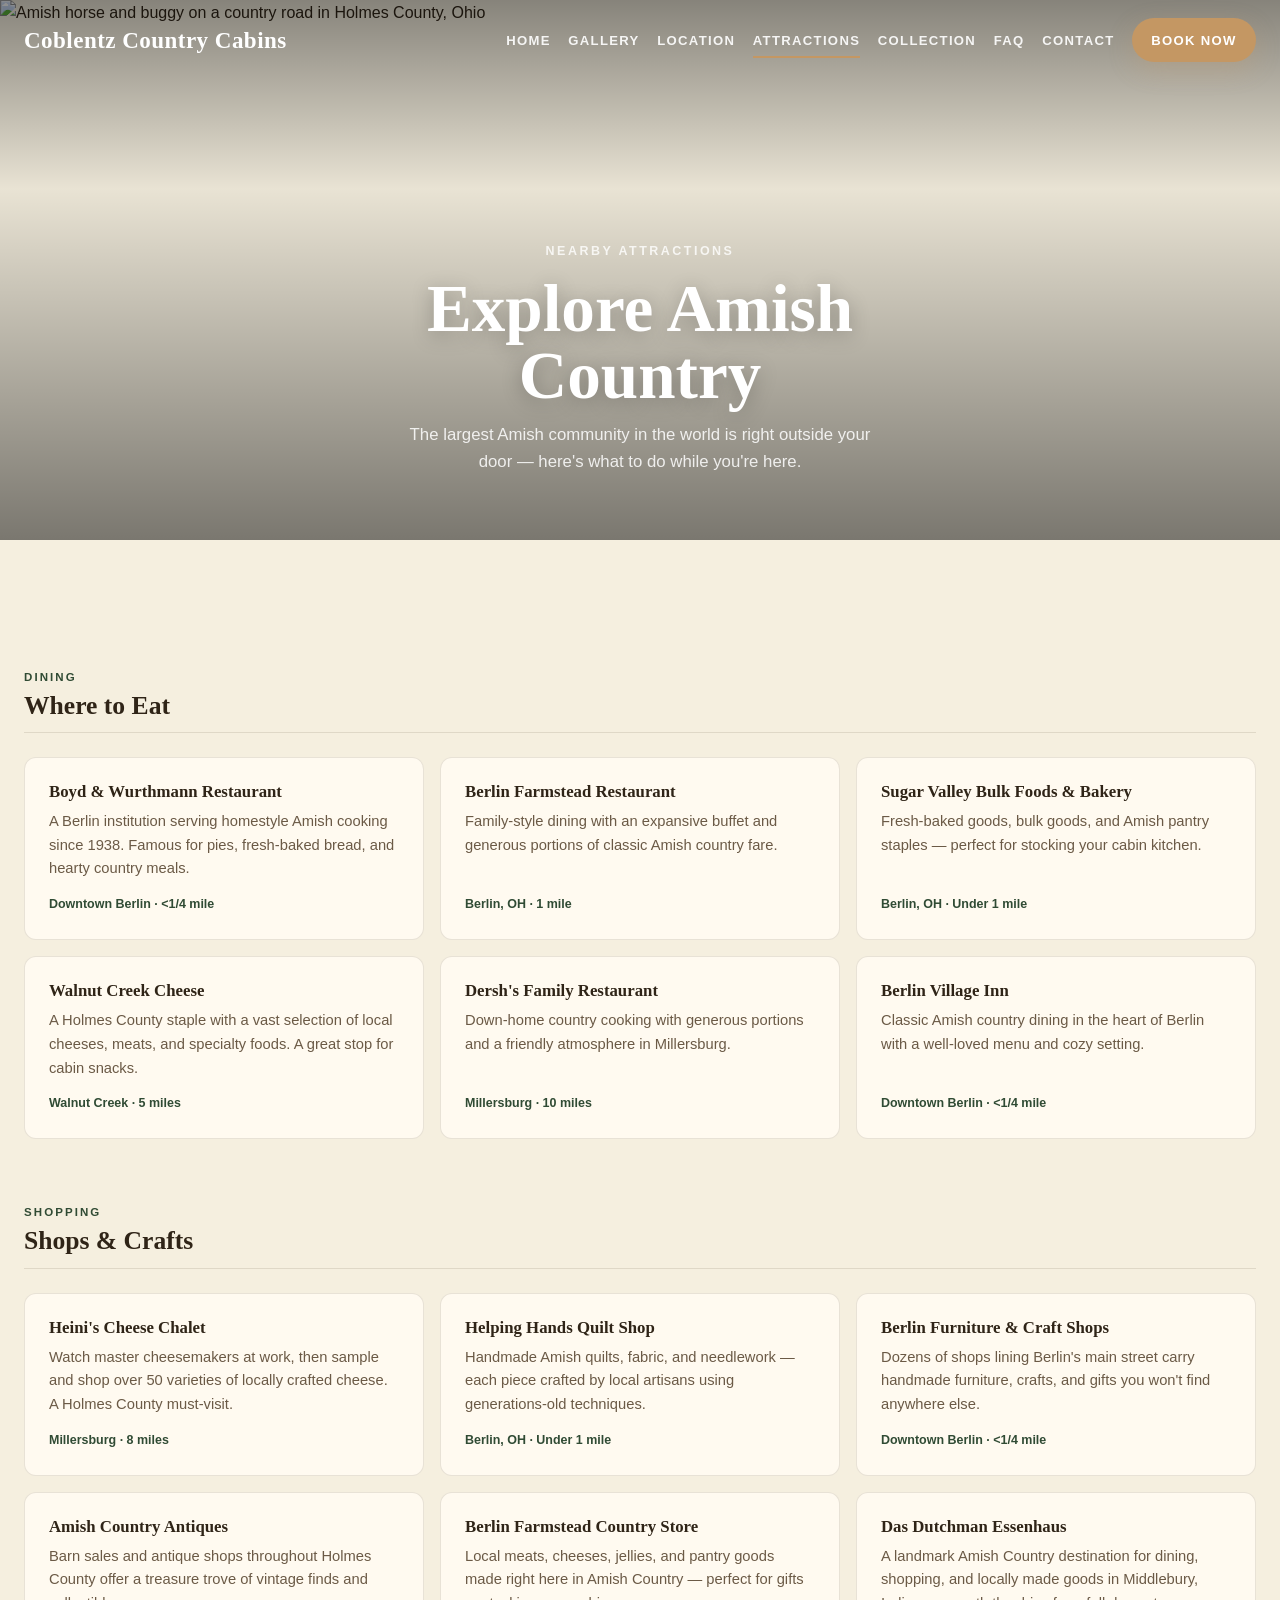
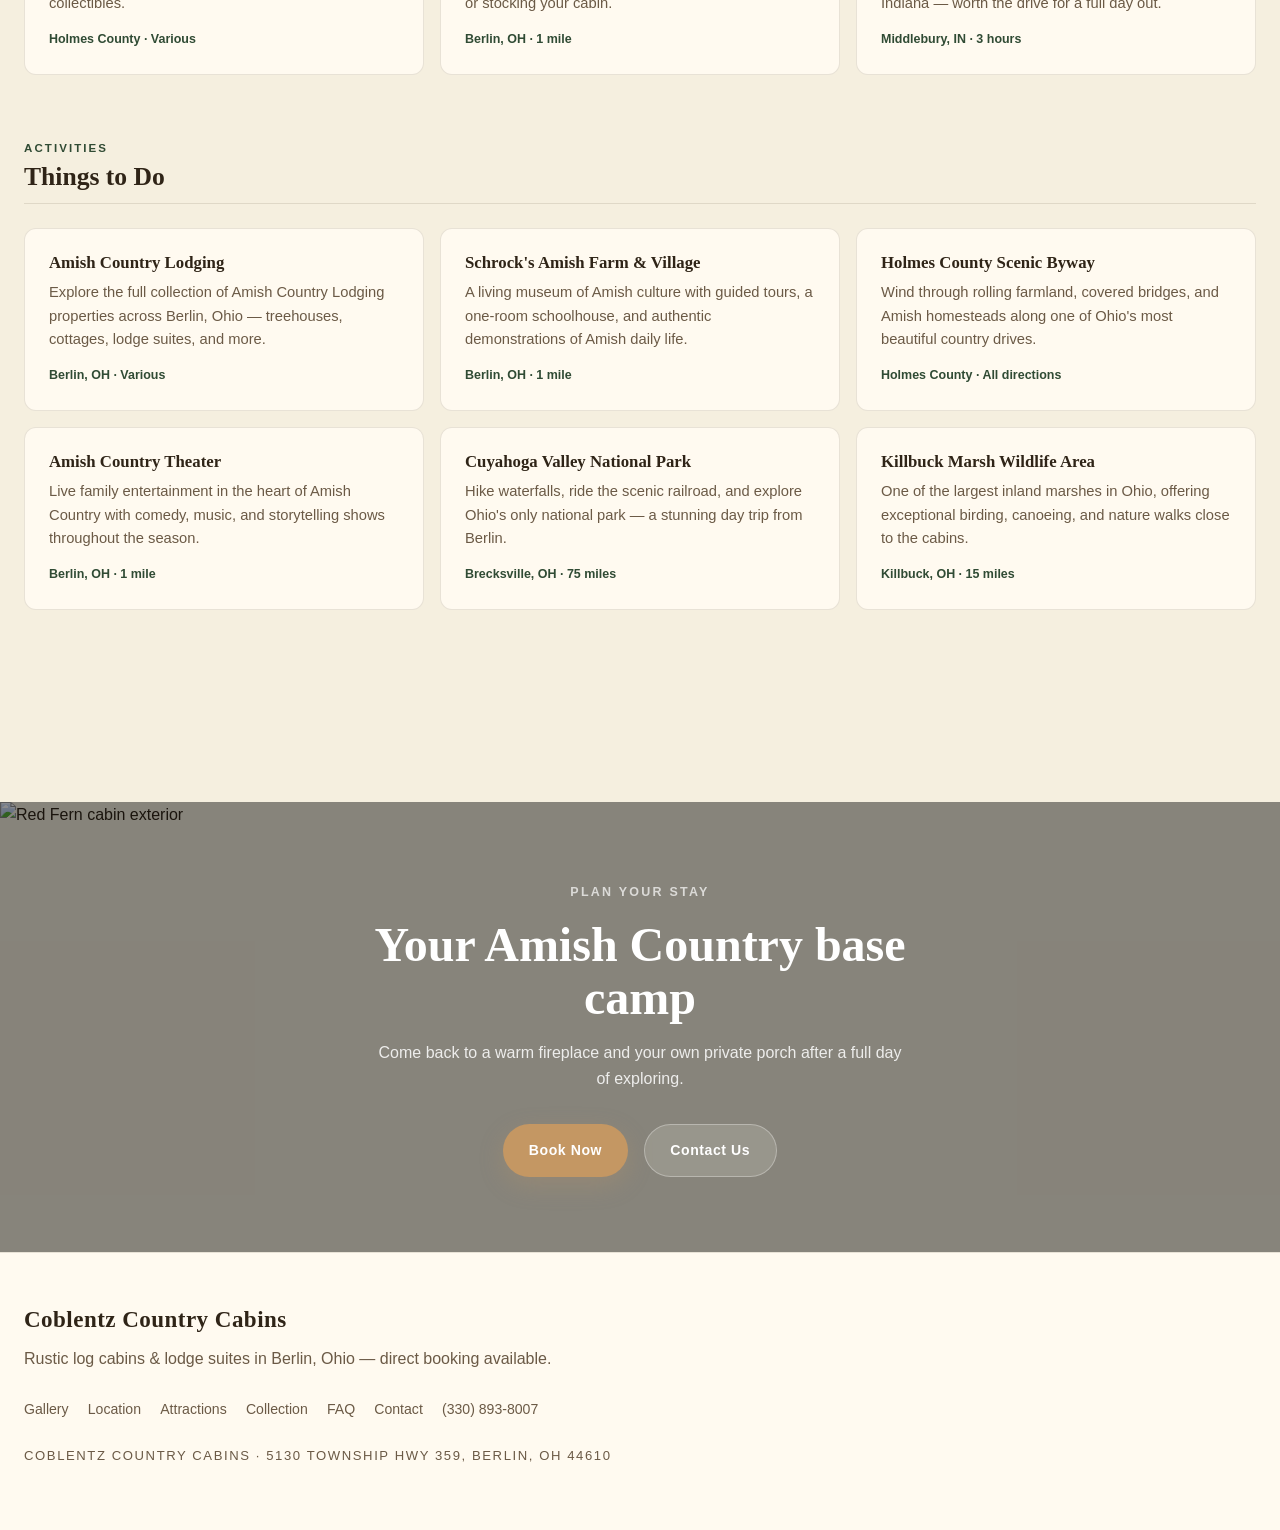
==== attractions.html @ dc283932 "Initial build: Coblentz Country Cabins website 7-page static site with all 11 cabin units, direct bo" ====
<!DOCTYPE html>
<html lang="en">
<head>
  <meta charset="UTF-8">
  <meta name="viewport" content="width=device-width, initial-scale=1.0">
  <title>Nearby Attractions | Coblentz Country Cabins — Berlin, Ohio</title>
  <meta name="description" content="Discover the best of Amish Country Ohio near Coblentz Country Cabins — from Heini's Cheese Chalet and Schrock's Heritage Village to farm tours, antiques, and fine dining.">
  <link rel="icon" type="image/svg+xml" href="assets/favicon.svg">
  <meta property="og:type" content="website">
  <meta property="og:title" content="Nearby Attractions | Coblentz Country Cabins">
  <meta property="og:description" content="The best of Amish Country Ohio is right outside your cabin door.">
  <meta property="og:image" content="https://www.amishcountrylodging.com/wp-content/uploads/2019/08/horse-and-green-buggy.jpg">
  <meta name="twitter:card" content="summary_large_image">
  <link rel="stylesheet" href="assets/site.css">
</head>
<body class="page-shell" data-page="attractions.html">
  <div data-header></div>

  <main id="main">
    <section class="page-hero">
      <div class="page-hero-bg">
        <img src="https://www.amishcountrylodging.com/wp-content/uploads/2019/08/horse-and-green-buggy.jpg" alt="Amish horse and buggy on a country road in Holmes County, Ohio">
      </div>
      <div class="page-hero-content">
        <span class="eyebrow">Nearby Attractions</span>
        <h1>Explore Amish Country</h1>
        <p class="lead">The largest Amish community in the world is right outside your door — here's what to do while you're here.</p>
      </div>
    </section>

    <section class="section">
      <div class="section-inner">

        <!-- WHERE TO EAT -->
        <div class="attraction-category reveal">
          <div class="attraction-category__header">
            <span class="attraction-category__eyebrow">Dining</span>
            <h2 class="attraction-category__title">Where to Eat</h2>
          </div>
          <div class="attraction-grid">
            <div class="attraction-card">
              <h3><a href="https://www.boydandwurthmann.com" target="_blank" rel="noopener">Boyd &amp; Wurthmann Restaurant</a></h3>
              <p>A Berlin institution serving homestyle Amish cooking since 1938. Famous for pies, fresh-baked bread, and hearty country meals.</p>
              <div class="attraction-card__distance">Downtown Berlin &middot; &lt;1/4 mile</div>
            </div>
            <div class="attraction-card">
              <h3><a href="https://www.berlinfarmstead.com" target="_blank" rel="noopener">Berlin Farmstead Restaurant</a></h3>
              <p>Family-style dining with an expansive buffet and generous portions of classic Amish country fare.</p>
              <div class="attraction-card__distance">Berlin, OH &middot; 1 mile</div>
            </div>
            <div class="attraction-card">
              <h3><a href="#" rel="noopener">Sugar Valley Bulk Foods &amp; Bakery</a></h3>
              <p>Fresh-baked goods, bulk goods, and Amish pantry staples — perfect for stocking your cabin kitchen.</p>
              <div class="attraction-card__distance">Berlin, OH &middot; Under 1 mile</div>
            </div>
            <div class="attraction-card">
              <h3><a href="https://www.doughtyvalleycheese.com" target="_blank" rel="noopener">Walnut Creek Cheese</a></h3>
              <p>A Holmes County staple with a vast selection of local cheeses, meats, and specialty foods. A great stop for cabin snacks.</p>
              <div class="attraction-card__distance">Walnut Creek &middot; 5 miles</div>
            </div>
            <div class="attraction-card">
              <h3><a href="https://www.dershsrestaurant.com" target="_blank" rel="noopener">Dersh's Family Restaurant</a></h3>
              <p>Down-home country cooking with generous portions and a friendly atmosphere in Millersburg.</p>
              <div class="attraction-card__distance">Millersburg &middot; 10 miles</div>
            </div>
            <div class="attraction-card">
              <h3><a href="#" rel="noopener">Berlin Village Inn</a></h3>
              <p>Classic Amish country dining in the heart of Berlin with a well-loved menu and cozy setting.</p>
              <div class="attraction-card__distance">Downtown Berlin &middot; &lt;1/4 mile</div>
            </div>
          </div>
        </div>

        <!-- SHOPPING -->
        <div class="attraction-category reveal">
          <div class="attraction-category__header">
            <span class="attraction-category__eyebrow">Shopping</span>
            <h2 class="attraction-category__title">Shops &amp; Crafts</h2>
          </div>
          <div class="attraction-grid">
            <div class="attraction-card">
              <h3><a href="https://www.heinischeese.com" target="_blank" rel="noopener">Heini's Cheese Chalet</a></h3>
              <p>Watch master cheesemakers at work, then sample and shop over 50 varieties of locally crafted cheese. A Holmes County must-visit.</p>
              <div class="attraction-card__distance">Millersburg &middot; 8 miles</div>
            </div>
            <div class="attraction-card">
              <h3><a href="#" rel="noopener">Helping Hands Quilt Shop</a></h3>
              <p>Handmade Amish quilts, fabric, and needlework — each piece crafted by local artisans using generations-old techniques.</p>
              <div class="attraction-card__distance">Berlin, OH &middot; Under 1 mile</div>
            </div>
            <div class="attraction-card">
              <h3><a href="#" rel="noopener">Berlin Furniture &amp; Craft Shops</a></h3>
              <p>Dozens of shops lining Berlin's main street carry handmade furniture, crafts, and gifts you won't find anywhere else.</p>
              <div class="attraction-card__distance">Downtown Berlin &middot; &lt;1/4 mile</div>
            </div>
            <div class="attraction-card">
              <h3><a href="#" rel="noopener">Amish Country Antiques</a></h3>
              <p>Barn sales and antique shops throughout Holmes County offer a treasure trove of vintage finds and collectibles.</p>
              <div class="attraction-card__distance">Holmes County &middot; Various</div>
            </div>
            <div class="attraction-card">
              <h3><a href="#" rel="noopener">Berlin Farmstead Country Store</a></h3>
              <p>Local meats, cheeses, jellies, and pantry goods made right here in Amish Country — perfect for gifts or stocking your cabin.</p>
              <div class="attraction-card__distance">Berlin, OH &middot; 1 mile</div>
            </div>
            <div class="attraction-card">
              <h3><a href="#" rel="noopener">Das Dutchman Essenhaus</a></h3>
              <p>A landmark Amish Country destination for dining, shopping, and locally made goods in Middlebury, Indiana — worth the drive for a full day out.</p>
              <div class="attraction-card__distance">Middlebury, IN &middot; 3 hours</div>
            </div>
          </div>
        </div>

        <!-- THINGS TO DO -->
        <div class="attraction-category reveal">
          <div class="attraction-category__header">
            <span class="attraction-category__eyebrow">Activities</span>
            <h2 class="attraction-category__title">Things to Do</h2>
          </div>
          <div class="attraction-grid">
            <div class="attraction-card">
              <h3><a href="https://www.amishcountrylodging.com" target="_blank" rel="noopener">Amish Country Lodging</a></h3>
              <p>Explore the full collection of Amish Country Lodging properties across Berlin, Ohio — treehouses, cottages, lodge suites, and more.</p>
              <div class="attraction-card__distance">Berlin, OH &middot; Various</div>
            </div>
            <div class="attraction-card">
              <h3><a href="https://www.schrocksheritagevillage.com" target="_blank" rel="noopener">Schrock's Amish Farm &amp; Village</a></h3>
              <p>A living museum of Amish culture with guided tours, a one-room schoolhouse, and authentic demonstrations of Amish daily life.</p>
              <div class="attraction-card__distance">Berlin, OH &middot; 1 mile</div>
            </div>
            <div class="attraction-card">
              <h3><a href="#" rel="noopener">Holmes County Scenic Byway</a></h3>
              <p>Wind through rolling farmland, covered bridges, and Amish homesteads along one of Ohio's most beautiful country drives.</p>
              <div class="attraction-card__distance">Holmes County &middot; All directions</div>
            </div>
            <div class="attraction-card">
              <h3><a href="https://www.amishcountrytheater.com" target="_blank" rel="noopener">Amish Country Theater</a></h3>
              <p>Live family entertainment in the heart of Amish Country with comedy, music, and storytelling shows throughout the season.</p>
              <div class="attraction-card__distance">Berlin, OH &middot; 1 mile</div>
            </div>
            <div class="attraction-card">
              <h3><a href="#" rel="noopener">Cuyahoga Valley National Park</a></h3>
              <p>Hike waterfalls, ride the scenic railroad, and explore Ohio's only national park — a stunning day trip from Berlin.</p>
              <div class="attraction-card__distance">Brecksville, OH &middot; 75 miles</div>
            </div>
            <div class="attraction-card">
              <h3><a href="#" rel="noopener">Killbuck Marsh Wildlife Area</a></h3>
              <p>One of the largest inland marshes in Ohio, offering exceptional birding, canoeing, and nature walks close to the cabins.</p>
              <div class="attraction-card__distance">Killbuck, OH &middot; 15 miles</div>
            </div>
          </div>
        </div>

      </div>
    </section>

    <!-- CTA -->
    <section class="cta-band">
      <div class="cta-band-bg">
        <img src="https://www.amishcountrylodging.com/wp-content/uploads/2019/08/red-fern-exterior-slide.jpg" alt="Red Fern cabin exterior">
      </div>
      <div class="cta-band-content">
        <span class="eyebrow">Plan Your Stay</span>
        <h2>Your Amish Country base camp</h2>
        <p>Come back to a warm fireplace and your own private porch after a full day of exploring.</p>
        <div class="cta-buttons">
          <a class="button" href="https://book.amishcountrylodging.com/all-listings?category=16008" target="_blank" rel="noreferrer">Book Now</a>
          <a class="button-secondary" href="contact.html">Contact Us</a>
        </div>
      </div>
    </section>
  </main>

  <div data-footer></div>

  <script src="assets/data.js"></script>
  <script src="assets/site.js"></script>
</body>
</html>
---- assets/site.css ----
:root {
  --bg: #f5efdf;
  --surface: #fffaf0;
  --surface-strong: #f0e5cb;
  --ink: #2f2417;
  --muted: #6b5a46;
  --line: rgba(71, 50, 28, 0.12);
  --accent: #7b4b2a;
  --accent-dark: #55311b;
  --accent-soft: #c49763;
  --pine: #304b34;
  --pine-soft: #dce7d8;
  --shadow: 0 18px 50px rgba(39, 27, 15, 0.12);
  --radius-lg: 16px;
  --radius-md: 12px;
  --radius-sm: 8px;
  --max-width: 1280px;
  --font-display: Georgia, "Times New Roman", serif;
  --font-body: "Segoe UI", Tahoma, Geneva, Verdana, sans-serif;
}

* { box-sizing: border-box; }
html { scroll-behavior: smooth; }

body {
  margin: 0;
  font-family: var(--font-body);
  color: var(--ink);
  background: var(--bg);
  line-height: 1.6;
}

img { max-width: 100%; display: block; }
a { color: inherit; text-decoration: none; }

:focus-visible {
  outline: 2px solid var(--accent);
  outline-offset: 3px;
}

.skip-link {
  position: absolute;
  left: 1rem;
  top: -4rem;
  z-index: 100;
  padding: 0.75rem 1rem;
  background: var(--ink);
  color: #fff;
  border-radius: 999px;
  font-weight: 700;
}
.skip-link:focus { top: 1rem; }

.page-shell { min-height: 100vh; }

/* ─── HEADER: transparent over hero, solid on scroll ─── */
.site-header {
  position: fixed;
  top: 0;
  left: 0;
  right: 0;
  z-index: 50;
  transition: background 350ms ease, backdrop-filter 350ms ease, border-color 350ms ease;
  background: transparent;
  border-bottom: 1px solid transparent;
}

.site-header.is-scrolled {
  background: rgba(245, 239, 223, 0.92);
  backdrop-filter: blur(16px);
  border-bottom-color: var(--line);
}

.site-header.is-scrolled .brand-mark,
.site-header.is-scrolled .nav-links a:not(.button) {
  color: var(--ink);
}

.nav-wrap {
  width: min(calc(100% - 3rem), var(--max-width));
  margin: 0 auto;
  display: flex;
  align-items: center;
  justify-content: space-between;
  gap: 2rem;
  min-height: 80px;
  position: relative;
}

.brand { display: flex; flex-direction: column; gap: 0.2rem; }
.brand-inline { flex-direction: row; align-items: center; flex-shrink: 0; }

.brand-mark {
  font-family: var(--font-display);
  font-size: clamp(1.05rem, 0.8rem + 0.8vw, 1.55rem);
  letter-spacing: 0.02em;
  font-weight: 700;
  color: #fff;
  transition: color 350ms ease;
}

.nav-links {
  display: flex;
  gap: 1.1rem;
  align-items: center;
  flex-wrap: wrap;
  justify-content: flex-end;
}

.nav-toggle {
  display: none;
  position: absolute;
  right: 0;
  top: 50%;
  transform: translateY(-50%);
  width: 44px;
  height: 44px;
  padding: 0;
  background: transparent;
  border: 1px solid rgba(255,255,255,0.3);
  border-radius: 10px;
  cursor: pointer;
  flex-direction: column;
  align-items: center;
  justify-content: center;
  gap: 5px;
}

.nav-toggle__bar {
  display: block;
  width: 22px;
  height: 2px;
  background: #fff;
  border-radius: 2px;
  transition: transform 180ms ease, opacity 180ms ease, background 350ms ease;
}

.is-scrolled .nav-toggle { border-color: var(--line); }
.is-scrolled .nav-toggle__bar { background: var(--ink); }

.nav-toggle[aria-expanded="true"] .nav-toggle__bar:nth-child(1) { transform: translateY(7px) rotate(45deg); }
.nav-toggle[aria-expanded="true"] .nav-toggle__bar:nth-child(2) { opacity: 0; }
.nav-toggle[aria-expanded="true"] .nav-toggle__bar:nth-child(3) { transform: translateY(-7px) rotate(-45deg); }

.nav-links a {
  color: rgba(255,255,255,0.9);
  font-size: 0.82rem;
  text-transform: uppercase;
  letter-spacing: 0.1em;
  font-weight: 700;
  position: relative;
  padding: 0.35rem 0;
  transition: color 350ms ease;
}

.nav-links a:not(.button)::after {
  content: "";
  position: absolute;
  left: 0; right: 0; bottom: -0.15rem;
  height: 2px;
  background: var(--accent-soft);
  transform: scaleX(0);
  transform-origin: center;
  transition: transform 180ms ease;
}

.nav-links a:hover:not(.button)::after,
.nav-links a[aria-current="page"]:not(.button)::after {
  transform: scaleX(1);
}

/* ─── BUTTONS ─── */
.button, .button-secondary {
  display: inline-flex;
  align-items: center;
  justify-content: center;
  gap: 0.5rem;
  border-radius: 999px;
  padding: 0.9rem 1.6rem;
  font-weight: 700;
  font-size: 0.88rem;
  letter-spacing: 0.04em;
  transition: transform 180ms ease, box-shadow 180ms ease, background 180ms ease;
}

.button {
  background: var(--accent-soft);
  color: #fff;
  box-shadow: 0 8px 24px rgba(196, 151, 99, 0.25);
}

.button:visited, .nav-links .button, .nav-links .button:visited { color: #fff; }
.nav-links .button { border-radius: 999px; padding: 0.7rem 1.2rem; }

.button-secondary {
  background: rgba(255,250,240,0.15);
  color: #fff;
  border: 1px solid rgba(255,255,255,0.3);
  backdrop-filter: blur(4px);
}

.button:hover, .button-secondary:hover { transform: translateY(-2px); }

.button-dark {
  background: var(--ink);
  color: #fff;
}

/* ─── HERO: full-bleed immersive ─── */
.hero {
  position: relative;
  min-height: 100svh;
  display: flex;
  align-items: flex-end;
  justify-content: center;
  overflow: hidden;
}

.hero-bg {
  position: absolute;
  inset: 0;
  z-index: 0;
}

.hero-bg img {
  width: 100%;
  height: 100%;
  object-fit: cover;
  animation: hero-zoom 25s ease alternate infinite;
}

@keyframes hero-zoom {
  from { transform: scale(1); }
  to { transform: scale(1.08); }
}

.hero::after {
  content: "";
  position: absolute;
  inset: 0;
  background: linear-gradient(180deg, rgba(0,0,0,0.4) 0%, rgba(0,0,0,0.05) 30%, rgba(0,0,0,0.55) 100%);
  z-index: 1;
}

.hero-content {
  position: relative;
  z-index: 2;
  text-align: center;
  padding: 0 2rem 6rem;
  max-width: 800px;
}

.hero-content .eyebrow {
  color: rgba(255,255,255,0.8);
  font-size: 0.78rem;
  font-weight: 700;
  letter-spacing: 0.2em;
  text-transform: uppercase;
  margin-bottom: 1rem;
  display: block;
}

.hero-content h1 {
  color: #fff;
  font-family: var(--font-display);
  font-size: clamp(3.2rem, 8vw, 6rem);
  line-height: 0.95;
  margin: 0 0 1rem;
  text-shadow: 0 4px 30px rgba(0,0,0,0.3);
}

.hero-content p {
  color: rgba(255,255,255,0.9);
  font-size: 1.15rem;
  max-width: 42ch;
  margin: 0 auto 2rem;
  line-height: 1.6;
}

.hero-actions {
  display: flex;
  gap: 1rem;
  justify-content: center;
  flex-wrap: wrap;
}

/* ─── PAGE HERO: subpages with full-bleed image ─── */
.page-hero {
  position: relative;
  min-height: 60vh;
  display: flex;
  align-items: flex-end;
  justify-content: center;
  overflow: hidden;
  padding-top: 100px;
}

.page-hero-bg {
  position: absolute;
  inset: 0;
}

.page-hero-bg img {
  width: 100%;
  height: 100%;
  object-fit: cover;
}

.page-hero::after {
  content: "";
  position: absolute;
  inset: 0;
  background: linear-gradient(180deg, rgba(0,0,0,0.45) 0%, rgba(0,0,0,0.05) 35%, rgba(0,0,0,0.5) 100%);
  z-index: 1;
}

.page-hero-content {
  position: relative;
  z-index: 2;
  text-align: center;
  padding: 0 2rem 4rem;
  max-width: 720px;
}

.page-hero-content .eyebrow {
  color: rgba(255,255,255,0.8);
  font-size: 0.78rem;
  font-weight: 700;
  letter-spacing: 0.2em;
  text-transform: uppercase;
  margin-bottom: 0.8rem;
  display: block;
}

.page-hero-content h1 {
  color: #fff;
  font-family: var(--font-display);
  font-size: clamp(2.4rem, 6vw, 4.2rem);
  line-height: 1;
  margin: 0 0 0.8rem;
  text-shadow: 0 4px 20px rgba(0,0,0,0.25);
}

.page-hero-content .lead {
  color: rgba(255,255,255,0.85);
  font-size: 1.05rem;
  max-width: 50ch;
  margin: 0 auto;
  line-height: 1.6;
}

/* ─── GENERIC ELEMENTS ─── */
.eyebrow {
  display: inline-block;
  margin-bottom: 1rem;
  color: var(--pine);
  font-size: 0.78rem;
  font-weight: 700;
  letter-spacing: 0.18em;
  text-transform: uppercase;
}

h1, h2, h3 {
  margin: 0;
  font-family: var(--font-display);
  line-height: 1.1;
}

h1 { font-size: clamp(2.6rem, 6vw, 5.2rem); margin-bottom: 1rem; }
h2 { font-size: clamp(2rem, 4vw, 3.2rem); margin-bottom: 0.9rem; }
h3 { font-size: clamp(1.25rem, 2vw, 1.8rem); margin-bottom: 0.6rem; }

.lead {
  font-size: 1.08rem;
  color: var(--muted);
  max-width: 50ch;
}

.section-inner {
  width: min(calc(100% - 3rem), var(--max-width));
  margin: 0 auto;
}

.footer-inner {
  width: min(calc(100% - 3rem), var(--max-width));
  margin: 0 auto;
}

/* ─── SECTIONS: generous spacing ─── */
.section {
  padding: clamp(5rem, 10vw, 8rem) 0;
}

.section-intro {
  display: grid;
  gap: 0.6rem;
  max-width: 62ch;
  margin-bottom: 3rem;
}

.section-intro--centered {
  text-align: center;
  margin-left: auto;
  margin-right: auto;
}

/* ─── SCROLL REVEAL ─── */
.reveal {
  opacity: 0;
  transform: translateY(32px);
  transition: opacity 0.7s ease, transform 0.7s ease;
}

.reveal.is-visible {
  opacity: 1;
  transform: translateY(0);
}

/* ─── IMMERSIVE IMAGE BAND ─── */
.image-band {
  position: relative;
  height: 65vh;
  overflow: hidden;
}

.image-band img {
  width: 100%;
  height: 100%;
  object-fit: cover;
}

.image-band-overlay {
  position: absolute;
  inset: 0;
  background: linear-gradient(180deg, transparent 40%, rgba(0,0,0,0.4));
  display: flex;
  align-items: flex-end;
  padding: 3rem;
}

.image-band-overlay p {
  color: rgba(255,255,255,0.9);
  font-family: var(--font-display);
  font-size: clamp(1.4rem, 3vw, 2.2rem);
  max-width: 42ch;
  line-height: 1.3;
}

/* ─── HIGHLIGHTS: icon-driven feature row ─── */
.highlights {
  display: grid;
  grid-template-columns: repeat(3, 1fr);
  gap: 3rem;
}

.highlight-item {
  text-align: center;
}

.highlight-item h3 {
  font-size: 1.15rem;
  margin-bottom: 0.5rem;
}

.highlight-item p {
  color: var(--muted);
  font-size: 0.95rem;
  max-width: 30ch;
  margin: 0 auto;
}

/* ─── UNIT CARDS: image-dominant ─── */
.units-grid {
  display: grid;
  grid-template-columns: repeat(3, 1fr);
  gap: 1.5rem;
}

.unit-card {
  border-radius: var(--radius-lg);
  overflow: hidden;
  background: var(--surface);
  box-shadow: 0 4px 20px rgba(0,0,0,0.06);
  transition: transform 0.35s ease, box-shadow 0.35s ease;
}

.unit-card:hover {
  transform: translateY(-4px);
  box-shadow: 0 16px 40px rgba(0,0,0,0.12);
}

.unit-card__img-wrap {
  overflow: hidden;
  aspect-ratio: 4/3;
}

.unit-card__img-wrap img {
  width: 100%;
  height: 100%;
  object-fit: cover;
  transition: transform 0.6s ease;
}

.unit-card:hover .unit-card__img-wrap img {
  transform: scale(1.06);
}

.unit-card__body {
  padding: 1.5rem;
}

.unit-card__type {
  font-size: 0.72rem;
  text-transform: uppercase;
  letter-spacing: 0.14em;
  color: var(--accent-soft);
  font-weight: 700;
  margin-bottom: 0.35rem;
}

.unit-card__body h3 {
  font-size: 1.2rem;
  margin-bottom: 0.4rem;
}

.unit-card__meta {
  display: flex;
  gap: 0.75rem;
  color: var(--muted);
  font-size: 0.88rem;
  margin-bottom: 0.6rem;
}

.unit-card__meta span {
  display: flex;
  align-items: center;
  gap: 0.3rem;
}

.amenity-pills {
  display: flex;
  gap: 0.4rem;
  flex-wrap: wrap;
  margin-bottom: 1.2rem;
}

.amenity-pill {
  font-size: 0.72rem;
  font-weight: 600;
  padding: 0.3rem 0.6rem;
  border-radius: 999px;
  background: rgba(48, 75, 52, 0.08);
  color: var(--pine);
  letter-spacing: 0.02em;
}

.unit-card .button {
  width: 100%;
  text-align: center;
  padding: 0.75rem 1rem;
  font-size: 0.85rem;
}

/* ─── GALLERY: masonry-style asymmetric grid ─── */
.gallery-grid {
  display: grid;
  grid-template-columns: repeat(3, 1fr);
  gap: 0.75rem;
}

.gallery-grid .gallery-item:nth-child(1) { grid-column: 1 / 3; grid-row: 1 / 3; }

.gallery-item {
  position: relative;
  overflow: hidden;
  border-radius: var(--radius-md);
  cursor: pointer;
}

.gallery-item img {
  width: 100%;
  height: 100%;
  object-fit: cover;
  transition: transform 0.6s ease;
  aspect-ratio: 4/3;
}

.gallery-grid .gallery-item:nth-child(1) img { aspect-ratio: auto; }

.gallery-item:hover img { transform: scale(1.05); }

.gallery-item__overlay {
  position: absolute;
  inset: 0;
  background: linear-gradient(180deg, transparent 50%, rgba(0,0,0,0.5));
  display: flex;
  align-items: flex-end;
  padding: 1.25rem;
  opacity: 0;
  transition: opacity 0.35s ease;
}

.gallery-item:hover .gallery-item__overlay { opacity: 1; }

.gallery-item__overlay h3 {
  color: #fff;
  font-size: 1rem;
  margin: 0;
}

/* ─── SPLIT SECTIONS: image | text alternating ─── */
.split-section {
  display: grid;
  grid-template-columns: 1fr 1fr;
  min-height: 60vh;
}

.split-section.reverse { direction: rtl; }
.split-section.reverse > * { direction: ltr; }

.split-img {
  overflow: hidden;
}

.split-img img {
  width: 100%;
  height: 100%;
  object-fit: cover;
}

.split-text {
  display: flex;
  flex-direction: column;
  justify-content: center;
  padding: clamp(3rem, 6vw, 6rem);
  max-width: 600px;
}

.split-text .eyebrow { margin-bottom: 0.75rem; }
.split-text h2 { margin-bottom: 1rem; }
.split-text p { color: var(--muted); margin: 0 0 1.5rem; line-height: 1.7; }

/* ─── FAQ ─── */
.faq-grid {
  display: grid;
  grid-template-columns: 1fr 1fr;
  gap: 1.2rem;
}

.faq-item {
  padding: 1.8rem;
  background: var(--surface);
  border-radius: var(--radius-lg);
  border: 1px solid var(--line);
}

.faq-item h3 { font-size: 1.05rem; margin-bottom: 0.6rem; }
.faq-item p { color: var(--muted); margin: 0; font-size: 0.95rem; line-height: 1.6; }

/* ─── HORIZONTAL SCROLL GALLERY ─── */
.scroll-gallery {
  display: flex;
  overflow-x: auto;
  scroll-snap-type: x mandatory;
  gap: 1rem;
  padding: 0 1.5rem 1rem;
  -webkit-overflow-scrolling: touch;
  scrollbar-width: none;
}

.scroll-gallery::-webkit-scrollbar { display: none; }

.scroll-gallery .gallery-item {
  scroll-snap-align: start;
  flex: 0 0 80%;
  aspect-ratio: 16/9;
}

/* ─── CONTACT ─── */
.contact-hero {
  position: relative;
  min-height: 45vh;
  display: flex;
  align-items: center;
  justify-content: center;
  overflow: hidden;
}

.contact-hero-bg {
  position: absolute;
  inset: 0;
}

.contact-hero-bg img {
  width: 100%;
  height: 100%;
  object-fit: cover;
}

.contact-hero::after {
  content: "";
  position: absolute;
  inset: 0;
  background: rgba(0,0,0,0.4);
  z-index: 1;
}

.contact-hero-content {
  position: relative;
  z-index: 2;
  text-align: center;
}

.contact-hero-content h1 {
  color: #fff;
  font-family: var(--font-display);
  font-size: clamp(3rem, 7vw, 5.4rem);
  text-shadow: 0 4px 20px rgba(0,0,0,0.3);
  margin: 0;
}

.contact-grid {
  display: grid;
  grid-template-columns: repeat(3, 1fr);
  gap: 2rem;
  text-align: center;
  padding: 4rem 0;
}

.contact-card h2 {
  font-family: var(--font-body);
  font-size: 0.82rem;
  text-transform: uppercase;
  letter-spacing: 0.14em;
  color: var(--muted);
  margin-bottom: 1rem;
}

.contact-card p, .contact-card a { color: var(--ink); }

.map-band {
  width: 100%;
  border-top: 1px solid var(--line);
}

.map-band iframe {
  width: 100%;
  height: 400px;
  border: 0;
  display: block;
}

/* ─── QUOTE BAND ─── */
.quote-band {
  padding: clamp(4rem, 8vw, 7rem) 2rem;
  text-align: center;
  background: linear-gradient(135deg, rgba(48,75,52,0.06), rgba(196,151,99,0.08));
}

.quote-band blockquote {
  font-family: var(--font-display);
  font-size: clamp(1.4rem, 3vw, 2.2rem);
  font-style: italic;
  color: var(--ink);
  max-width: 42ch;
  margin: 0 auto 1.5rem;
  line-height: 1.4;
}

.quote-band cite {
  font-style: normal;
  color: var(--muted);
  font-size: 0.9rem;
}

.quote-band .button { margin-top: 2rem; }

/* ─── LOCATION ─── */
.location-split {
  display: grid;
  grid-template-columns: 1fr 1fr;
  gap: 0;
}

.location-text {
  padding: clamp(3rem, 6vw, 6rem);
  display: flex;
  flex-direction: column;
  justify-content: center;
}

.location-text h2 { margin-bottom: 1rem; }
.location-text p { color: var(--muted); margin: 0 0 0.6rem; }

.location-details {
  list-style: none;
  padding: 0;
  margin: 1.5rem 0 2rem;
}

.location-details li {
  padding: 0.8rem 0;
  border-bottom: 1px solid var(--line);
  color: var(--muted);
}

.location-details li strong { color: var(--ink); }

.location-map iframe {
  width: 100%;
  height: 100%;
  min-height: 450px;
  border: 0;
}

.cta-row {
  display: flex;
  gap: 0.9rem;
  flex-wrap: wrap;
}

/* ─── ATTRACTIONS ─── */
.attraction-category { margin-bottom: 4rem; }

.attraction-category__header {
  margin-bottom: 1.5rem;
  padding-bottom: 0.75rem;
  border-bottom: 1px solid var(--line);
}

.attraction-category__eyebrow {
  display: block;
  color: var(--pine);
  font-size: 0.72rem;
  font-weight: 700;
  letter-spacing: 0.18em;
  text-transform: uppercase;
  margin-bottom: 0.35rem;
}

.attraction-category__title {
  font-family: var(--font-display);
  font-size: clamp(1.3rem, 2vw, 1.7rem);
  color: var(--ink);
  margin: 0;
}

.attraction-grid {
  display: grid;
  grid-template-columns: repeat(3, 1fr);
  gap: 1rem;
}

.attraction-card {
  background: var(--surface);
  border: 1px solid var(--line);
  border-radius: var(--radius-md);
  padding: 1.5rem;
  display: flex;
  flex-direction: column;
  gap: 0.4rem;
  transition: transform 0.3s ease;
  position: relative;
}

.attraction-card h3 a::after {
  content: '';
  position: absolute;
  inset: 0;
}

.attraction-card:hover { transform: translateY(-2px); }

.attraction-card.is-ours {
  border-color: var(--accent-soft);
  background: linear-gradient(135deg, rgba(48,75,52,0.06), var(--surface));
}

.attraction-card h3 { font-size: 1.05rem; line-height: 1.2; margin-bottom: 0.1rem; }
.attraction-card h3 a { color: var(--ink); transition: color 180ms ease; }
.attraction-card h3 a:hover { color: var(--accent-dark); }
.attraction-card p { color: var(--muted); font-size: 0.92rem; margin: 0; flex: 1; }

.attraction-card__distance {
  font-size: 0.78rem;
  color: var(--pine);
  font-weight: 700;
  margin-top: 0.5rem;
}

.attraction-card__badge {
  font-size: 0.72rem;
  font-weight: 700;
  text-transform: uppercase;
  letter-spacing: 0.12em;
  color: var(--accent-dark);
}

/* ─── CTA BAND ─── */
.cta-band {
  position: relative;
  min-height: 50vh;
  display: flex;
  align-items: center;
  justify-content: center;
  overflow: hidden;
}

.cta-band-bg {
  position: absolute;
  inset: 0;
}

.cta-band-bg img {
  width: 100%;
  height: 100%;
  object-fit: cover;
}

.cta-band::after {
  content: "";
  position: absolute;
  inset: 0;
  background: rgba(0,0,0,0.45);
  z-index: 1;
}

.cta-band-content {
  position: relative;
  z-index: 2;
  text-align: center;
  padding: 3rem 2rem;
  max-width: 600px;
}

.cta-band-content .eyebrow { color: rgba(255,255,255,0.7); }
.cta-band-content h2 { color: #fff; font-size: clamp(1.8rem, 4vw, 3rem); margin-bottom: 1rem; }
.cta-band-content p { color: rgba(255,255,255,0.85); margin: 0 0 2rem; }

.cta-buttons {
  display: flex;
  gap: 1rem;
  justify-content: center;
  flex-wrap: wrap;
}

/* ─── COLLECTION ─── */
.collection-stats {
  display: grid;
  grid-template-columns: repeat(3, 1fr);
  gap: 1rem;
  margin-bottom: 3rem;
}

.collection-stat {
  text-align: center;
  padding: 2rem 1rem;
  background: var(--surface);
  border: 1px solid var(--line);
  border-radius: var(--radius-md);
}

.collection-stat__number {
  display: block;
  font-family: var(--font-display);
  font-size: clamp(2rem, 3.5vw, 3rem);
  color: var(--accent-dark);
  line-height: 1;
  margin-bottom: 0.4rem;
}

.collection-stat__label {
  font-size: 0.72rem;
  font-weight: 700;
  letter-spacing: 0.14em;
  text-transform: uppercase;
  color: var(--muted);
}

.property-grid {
  display: grid;
  grid-template-columns: repeat(3, 1fr);
  gap: 1.5rem;
  margin-bottom: 4rem;
}

.property-card {
  background: var(--surface);
  border: 1px solid var(--line);
  border-radius: var(--radius-lg);
  overflow: hidden;
  display: flex;
  flex-direction: column;
  transition: transform 0.3s ease, box-shadow 0.3s ease;
}

.property-card:hover {
  transform: translateY(-4px);
  box-shadow: 0 16px 40px rgba(0,0,0,0.1);
}

.property-card.is-current { border-color: var(--accent-soft); }

.property-card__image {
  width: 100%;
  height: 200px;
  object-fit: cover;
}

.property-card__placeholder {
  width: 100%;
  height: 200px;
  display: flex;
  align-items: center;
  justify-content: center;
  background: linear-gradient(135deg, var(--pine), var(--accent-dark));
  color: rgba(255,250,240,0.9);
  font-family: var(--font-display);
  font-size: 1.2rem;
  letter-spacing: 0.02em;
}

.property-card__body {
  padding: 1.5rem;
  display: flex;
  flex-direction: column;
  gap: 0.4rem;
  flex: 1;
}

.property-card__badge {
  font-size: 0.72rem;
  font-weight: 700;
  text-transform: uppercase;
  letter-spacing: 0.12em;
  color: var(--accent-dark);
}

.property-card__type {
  font-size: 0.72rem;
  color: var(--muted);
  text-transform: uppercase;
  letter-spacing: 0.12em;
  font-weight: 700;
}

.property-card h3 { font-size: 1.15rem; margin-bottom: 0.1rem; }
.property-card p { color: var(--muted); font-size: 0.92rem; margin: 0.3rem 0 0.8rem; flex: 1; }

.property-card__pills {
  display: flex;
  flex-wrap: wrap;
  gap: 0.4rem;
  margin-bottom: 1rem;
}

.property-card__pill {
  font-size: 0.72rem;
  font-weight: 600;
  padding: 0.3rem 0.6rem;
  border-radius: 999px;
  background: rgba(48,75,52,0.08);
  color: var(--pine);
}

.property-card .button { width: 100%; text-align: center; }

/* ─── FOOTER ─── */
.site-footer {
  padding: 3rem 0 4rem;
  border-top: 1px solid var(--line);
  background: var(--surface);
}

.footer-inner {
  display: grid;
  gap: 1.5rem;
}

.footer-links {
  list-style: none;
  padding: 0;
  margin: 0;
  display: flex;
  gap: 1.2rem;
  flex-wrap: wrap;
}

.footer-links li a {
  color: var(--muted);
  font-size: 0.88rem;
  transition: color 180ms ease;
}

.footer-links li a:hover { color: var(--ink); }

.kicker {
  font-size: 0.82rem;
  text-transform: uppercase;
  letter-spacing: 0.12em;
  color: var(--muted);
}

/* ─── RESPONSIVE ─── */
@media (max-width: 1024px) {
  .units-grid { grid-template-columns: repeat(2, 1fr); }
  .gallery-grid { grid-template-columns: repeat(2, 1fr); }
  .gallery-grid .gallery-item:nth-child(1) { grid-column: 1 / 3; }
  .faq-grid { grid-template-columns: 1fr 1fr; }
  .split-section { grid-template-columns: 1fr; min-height: auto; }
  .split-section.reverse { direction: ltr; }
  .split-img { min-height: 50vh; }
  .highlights { grid-template-columns: repeat(3, 1fr); gap: 2rem; }
  .attraction-grid { grid-template-columns: repeat(2, 1fr); }
  .property-grid { grid-template-columns: repeat(2, 1fr); }
  .location-split { grid-template-columns: 1fr; }
  .location-map iframe { min-height: 350px; }
  .contact-grid { grid-template-columns: 1fr; gap: 2rem; padding: 3rem 0; }
}

@media (max-width: 720px) {
  .nav-wrap { min-height: 64px; padding: 0.8rem 0; justify-content: flex-start; }
  .nav-toggle { display: flex; }

  .nav-links {
    display: none;
    position: absolute;
    top: 100%;
    left: -1.5rem;
    right: -1.5rem;
    flex-direction: column;
    align-items: stretch;
    gap: 0;
    padding: 0.5rem 1.5rem 1rem;
    background: rgba(245, 239, 223, 0.98);
    backdrop-filter: blur(16px);
    border-top: 1px solid var(--line);
    box-shadow: 0 14px 30px rgba(39,27,15,0.08);
  }

  .nav-links.is-open { display: flex; }

  .nav-links a {
    padding: 0.85rem 0.5rem;
    border-bottom: 1px solid var(--line);
    color: var(--ink);
  }

  .nav-links a:last-child { border-bottom: 0; }
  .nav-links .button { margin-top: 0.5rem; border-radius: 999px; }

  .hero { min-height: 90svh; }
  .hero-content { padding-bottom: 4rem; }
  .hero-content h1 { font-size: clamp(2.8rem, 10vw, 4rem); }

  .page-hero { min-height: 45vh; }

  .units-grid { grid-template-columns: 1fr; }
  .gallery-grid { grid-template-columns: 1fr; }
  .gallery-grid .gallery-item:nth-child(1) { grid-column: 1; grid-row: 1; }
  .faq-grid { grid-template-columns: 1fr; }
  .highlights { grid-template-columns: 1fr; gap: 2rem; }
  .attraction-grid { grid-template-columns: 1fr; }
  .property-grid { grid-template-columns: 1fr; }
  .collection-stats { gap: 0.5rem; }
  .collection-stat { padding: 1.2rem 0.5rem; }
}
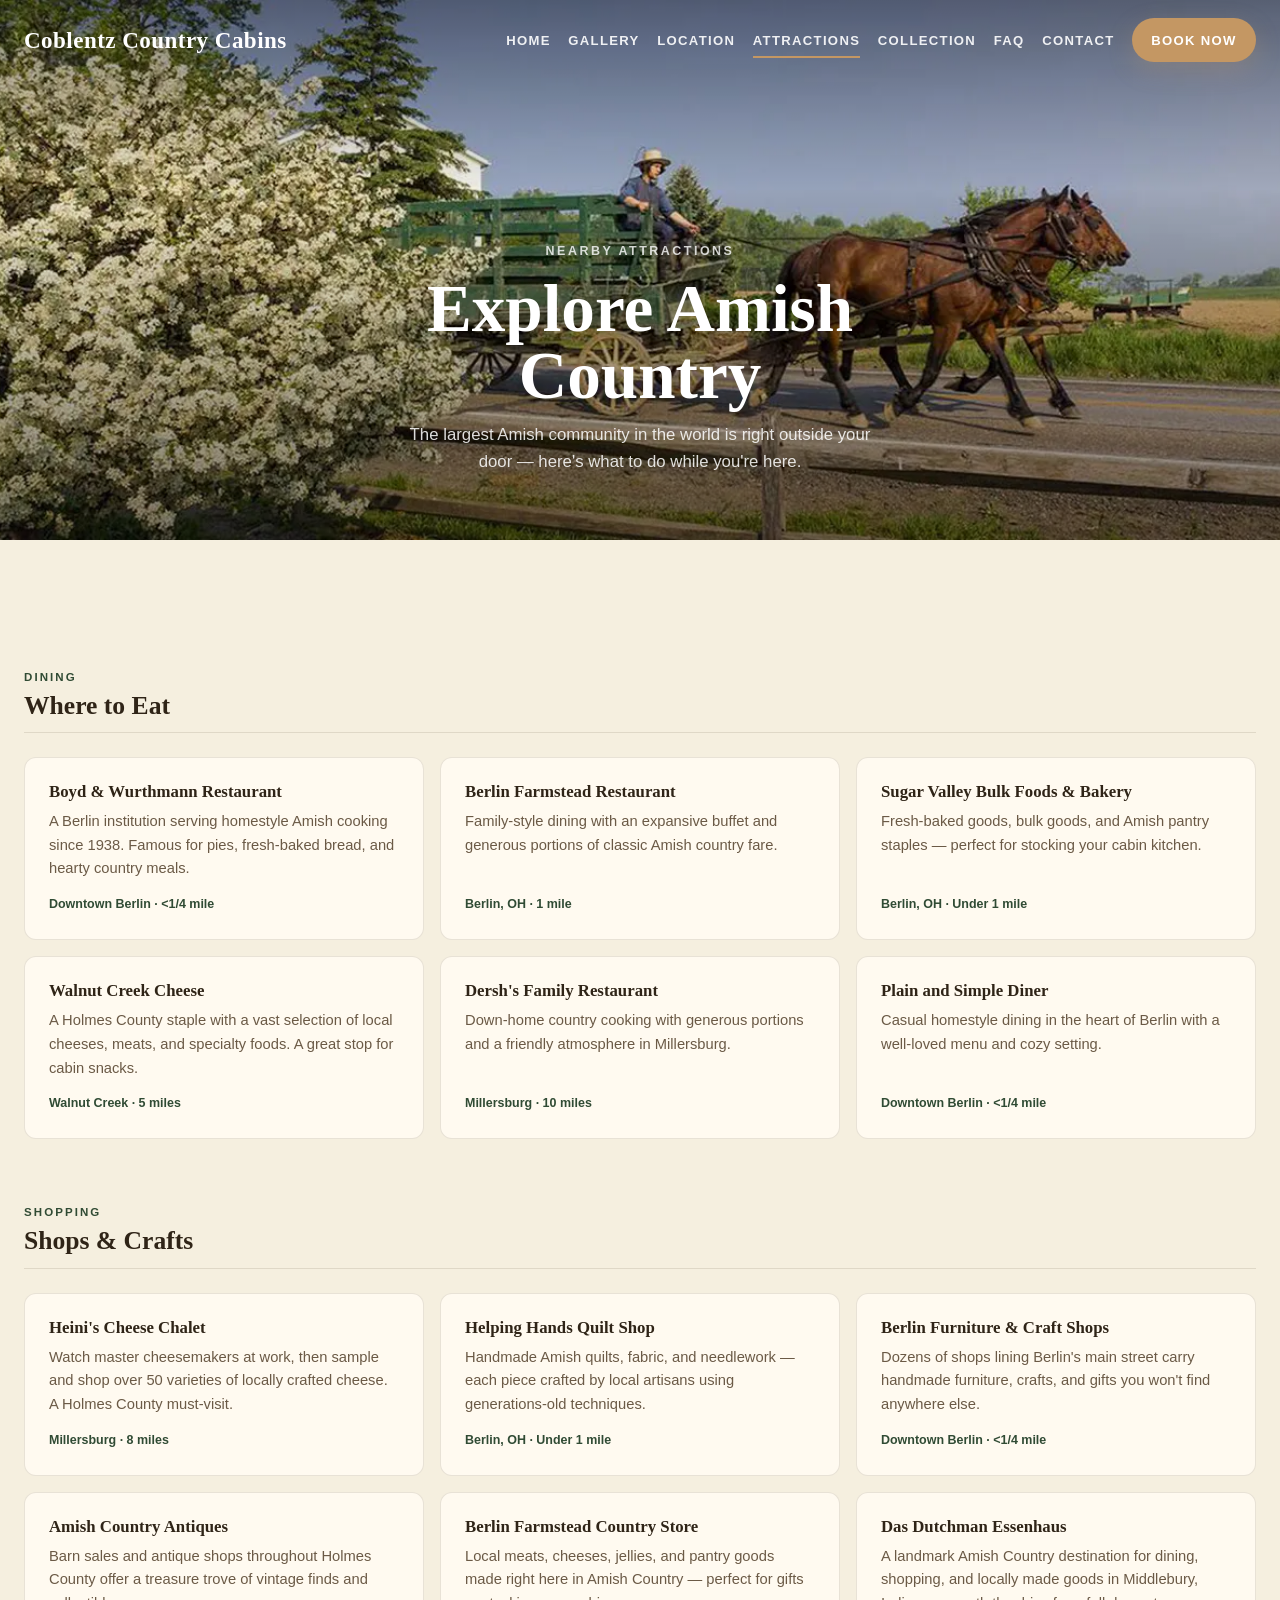
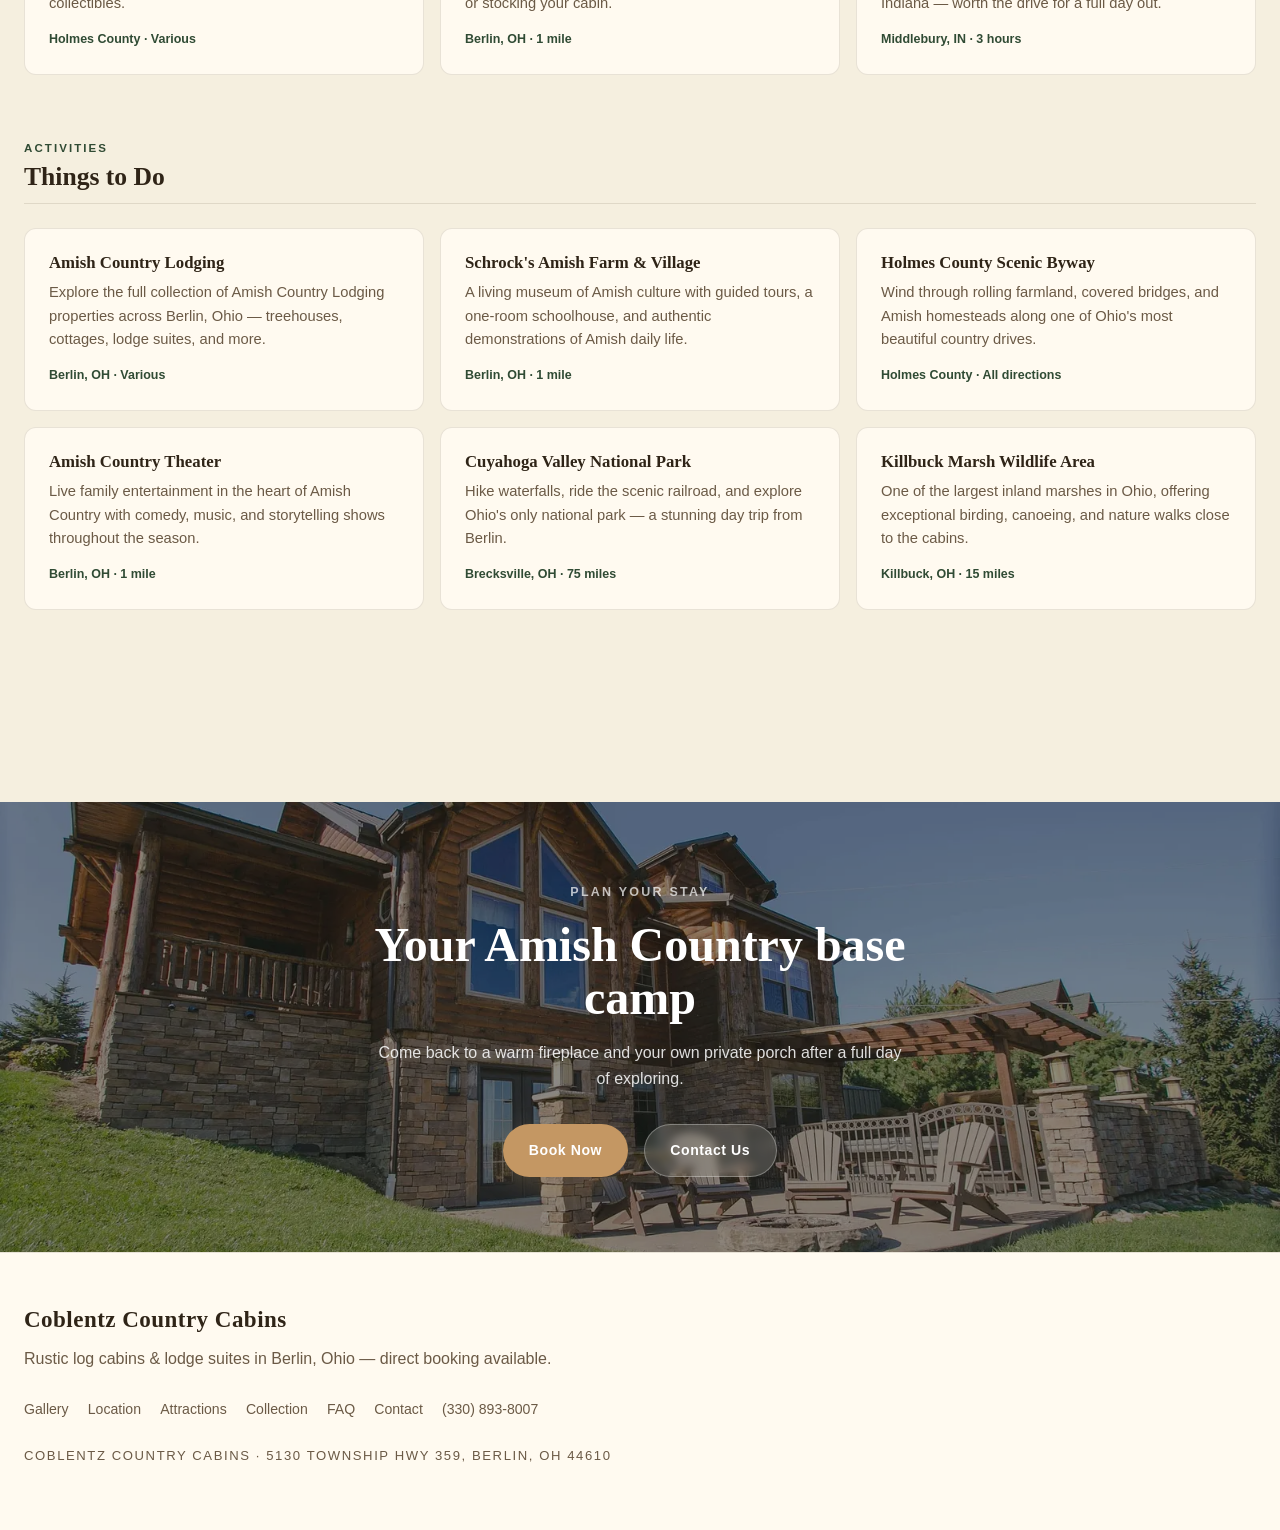
==== commit 45177a55: "Improve SEO and performance assets" ====
--- a/attractions.html
+++ b/attractions.html
@@ -9,8 +9,11 @@
   <meta property="og:type" content="website">
   <meta property="og:title" content="Nearby Attractions | Coblentz Country Cabins">
   <meta property="og:description" content="The best of Amish Country Ohio is right outside your cabin door.">
-  <meta property="og:image" content="https://www.amishcountrylodging.com/wp-content/uploads/2019/08/horse-and-green-buggy.jpg">
+  <meta property="og:image" content="https://www.coblentzcabins.com/assets/images/optimized/horse-and-green-buggy.jpg">
+  <meta property="og:url" content="https://www.coblentzcabins.com/attractions.html">
+  <link rel="canonical" href="https://www.coblentzcabins.com/attractions.html">
   <meta name="twitter:card" content="summary_large_image">
+  <link rel="preload" as="image" href="assets/images/optimized/horse-and-green-buggy.webp" type="image/webp" fetchpriority="high">
   <link rel="stylesheet" href="assets/site.css">
 </head>
 <body class="page-shell" data-page="attractions.html">
@@ -19,7 +22,7 @@
   <main id="main">
     <section class="page-hero">
       <div class="page-hero-bg">
-        <img src="https://www.amishcountrylodging.com/wp-content/uploads/2019/08/horse-and-green-buggy.jpg" alt="Amish horse and buggy on a country road in Holmes County, Ohio">
+        <img src="assets/images/optimized/horse-and-green-buggy.webp" alt="Amish horse and buggy on a country road in Holmes County, Ohio" fetchpriority="high" decoding="async">
       </div>
       <div class="page-hero-content">
         <span class="eyebrow">Nearby Attractions</span>
@@ -49,7 +52,7 @@
               <div class="attraction-card__distance">Berlin, OH &middot; 1 mile</div>
             </div>
             <div class="attraction-card">
-              <h3><a href="#" rel="noopener">Sugar Valley Bulk Foods &amp; Bakery</a></h3>
+              <h3><a href="https://sugarvalleymeats.com/" target="_blank" rel="noopener">Sugar Valley Bulk Foods &amp; Bakery</a></h3>
               <p>Fresh-baked goods, bulk goods, and Amish pantry staples — perfect for stocking your cabin kitchen.</p>
               <div class="attraction-card__distance">Berlin, OH &middot; Under 1 mile</div>
             </div>
@@ -64,8 +67,8 @@
               <div class="attraction-card__distance">Millersburg &middot; 10 miles</div>
             </div>
             <div class="attraction-card">
-              <h3><a href="#" rel="noopener">Berlin Village Inn</a></h3>
-              <p>Classic Amish country dining in the heart of Berlin with a well-loved menu and cozy setting.</p>
+              <h3><a href="https://ohiosamishcountry.com/businesses/dining/plain-and-simple-diner" target="_blank" rel="noopener">Plain and Simple Diner</a></h3>
+              <p>Casual homestyle dining in the heart of Berlin with a well-loved menu and cozy setting.</p>
               <div class="attraction-card__distance">Downtown Berlin &middot; &lt;1/4 mile</div>
             </div>
           </div>
@@ -84,27 +87,27 @@
               <div class="attraction-card__distance">Millersburg &middot; 8 miles</div>
             </div>
             <div class="attraction-card">
-              <h3><a href="#" rel="noopener">Helping Hands Quilt Shop</a></h3>
+              <h3><a href="https://helpinghandsquilts.com/" target="_blank" rel="noopener">Helping Hands Quilt Shop</a></h3>
               <p>Handmade Amish quilts, fabric, and needlework — each piece crafted by local artisans using generations-old techniques.</p>
               <div class="attraction-card__distance">Berlin, OH &middot; Under 1 mile</div>
             </div>
             <div class="attraction-card">
-              <h3><a href="#" rel="noopener">Berlin Furniture &amp; Craft Shops</a></h3>
+              <h3><a href="https://www.visitberlinohio.com/" target="_blank" rel="noopener">Berlin Furniture &amp; Craft Shops</a></h3>
               <p>Dozens of shops lining Berlin's main street carry handmade furniture, crafts, and gifts you won't find anywhere else.</p>
               <div class="attraction-card__distance">Downtown Berlin &middot; &lt;1/4 mile</div>
             </div>
             <div class="attraction-card">
-              <h3><a href="#" rel="noopener">Amish Country Antiques</a></h3>
+              <h3><a href="https://www.ohiosmarket.com/" target="_blank" rel="noopener">Amish Country Antiques</a></h3>
               <p>Barn sales and antique shops throughout Holmes County offer a treasure trove of vintage finds and collectibles.</p>
               <div class="attraction-card__distance">Holmes County &middot; Various</div>
             </div>
             <div class="attraction-card">
-              <h3><a href="#" rel="noopener">Berlin Farmstead Country Store</a></h3>
+              <h3><a href="https://www.berlinfarmstead.com/" target="_blank" rel="noopener">Berlin Farmstead Country Store</a></h3>
               <p>Local meats, cheeses, jellies, and pantry goods made right here in Amish Country — perfect for gifts or stocking your cabin.</p>
               <div class="attraction-card__distance">Berlin, OH &middot; 1 mile</div>
             </div>
             <div class="attraction-card">
-              <h3><a href="#" rel="noopener">Das Dutchman Essenhaus</a></h3>
+              <h3><a href="https://essenhaus.com/" target="_blank" rel="noopener">Das Dutchman Essenhaus</a></h3>
               <p>A landmark Amish Country destination for dining, shopping, and locally made goods in Middlebury, Indiana — worth the drive for a full day out.</p>
               <div class="attraction-card__distance">Middlebury, IN &middot; 3 hours</div>
             </div>
@@ -129,7 +132,7 @@
               <div class="attraction-card__distance">Berlin, OH &middot; 1 mile</div>
             </div>
             <div class="attraction-card">
-              <h3><a href="#" rel="noopener">Holmes County Scenic Byway</a></h3>
+              <h3><a href="https://www.transportation.ohio.gov/traveling/ohio-byways" target="_blank" rel="noopener">Holmes County Scenic Byway</a></h3>
               <p>Wind through rolling farmland, covered bridges, and Amish homesteads along one of Ohio's most beautiful country drives.</p>
               <div class="attraction-card__distance">Holmes County &middot; All directions</div>
             </div>
@@ -139,12 +142,12 @@
               <div class="attraction-card__distance">Berlin, OH &middot; 1 mile</div>
             </div>
             <div class="attraction-card">
-              <h3><a href="#" rel="noopener">Cuyahoga Valley National Park</a></h3>
+              <h3><a href="https://www.nps.gov/cuva/" target="_blank" rel="noopener">Cuyahoga Valley National Park</a></h3>
               <p>Hike waterfalls, ride the scenic railroad, and explore Ohio's only national park — a stunning day trip from Berlin.</p>
               <div class="attraction-card__distance">Brecksville, OH &middot; 75 miles</div>
             </div>
             <div class="attraction-card">
-              <h3><a href="#" rel="noopener">Killbuck Marsh Wildlife Area</a></h3>
+              <h3><a href="https://ohiodnr.gov/go-and-do/plan-a-visit/find-a-property/killbuck-marsh-wildlife-area" target="_blank" rel="noopener">Killbuck Marsh Wildlife Area</a></h3>
               <p>One of the largest inland marshes in Ohio, offering exceptional birding, canoeing, and nature walks close to the cabins.</p>
               <div class="attraction-card__distance">Killbuck, OH &middot; 15 miles</div>
             </div>
@@ -157,7 +160,7 @@
     <!-- CTA -->
     <section class="cta-band">
       <div class="cta-band-bg">
-        <img src="https://www.amishcountrylodging.com/wp-content/uploads/2019/08/red-fern-exterior-slide.jpg" alt="Red Fern cabin exterior">
+        <img src="assets/images/optimized/red-fern-exterior-slide.webp" alt="Red Fern cabin exterior" loading="lazy" decoding="async">
       </div>
       <div class="cta-band-content">
         <span class="eyebrow">Plan Your Stay</span>
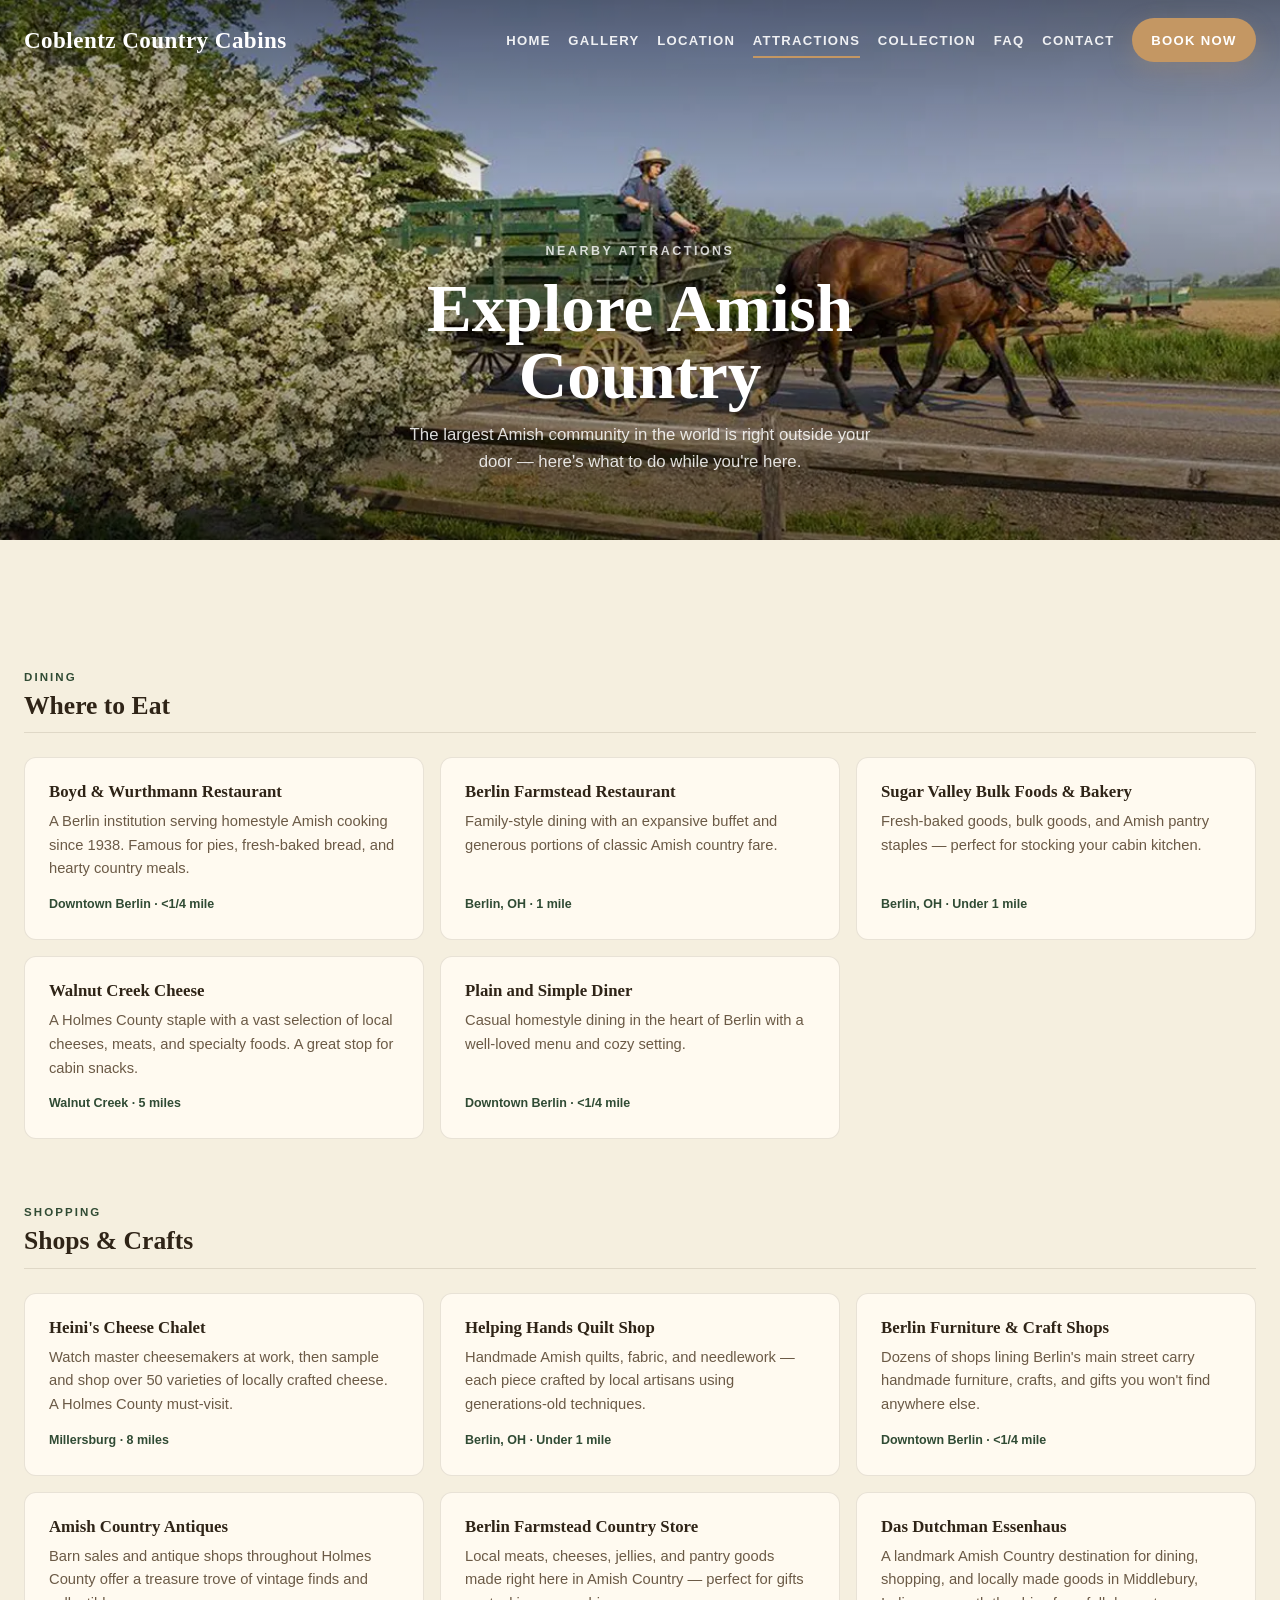
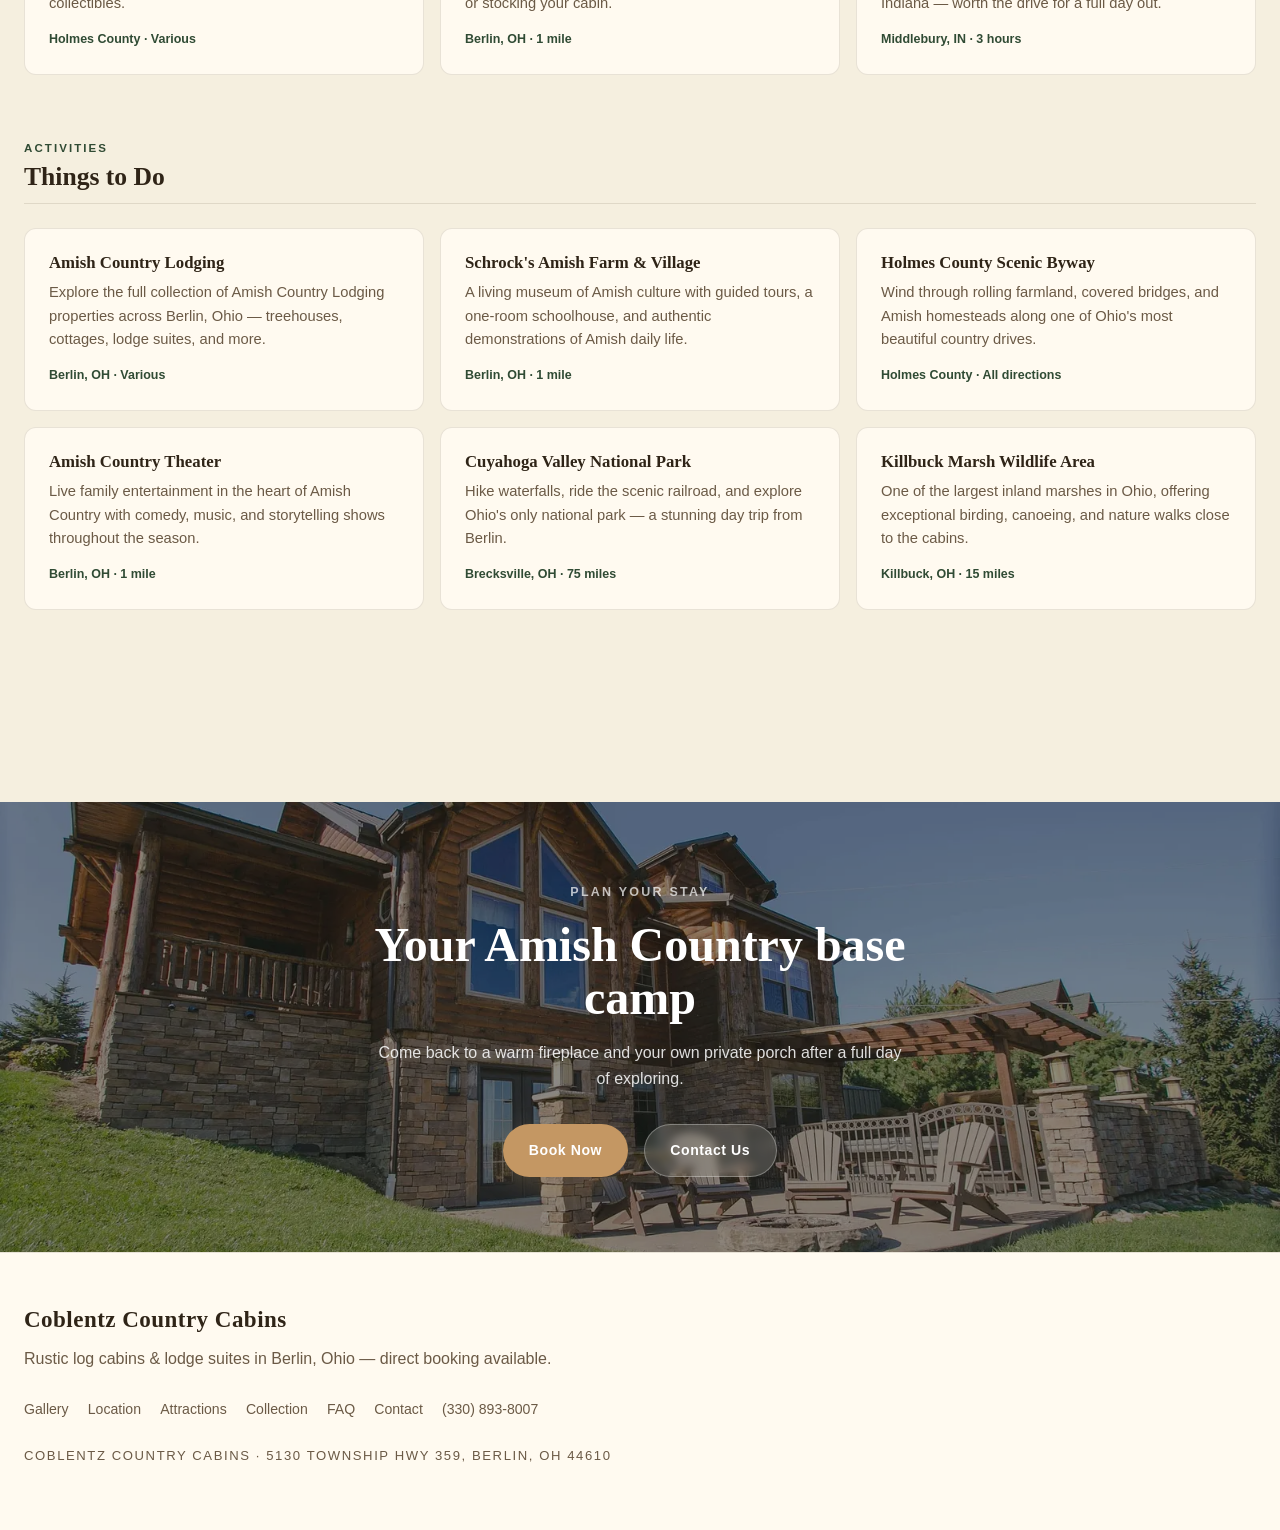
==== commit e613d559: "Remove nonexistent attraction card" ====
--- a/attractions.html
+++ b/attractions.html
@@ -60,11 +60,6 @@
               <h3><a href="https://www.doughtyvalleycheese.com" target="_blank" rel="noopener">Walnut Creek Cheese</a></h3>
               <p>A Holmes County staple with a vast selection of local cheeses, meats, and specialty foods. A great stop for cabin snacks.</p>
               <div class="attraction-card__distance">Walnut Creek &middot; 5 miles</div>
-            </div>
-            <div class="attraction-card">
-              <h3><a href="https://www.dershsrestaurant.com" target="_blank" rel="noopener">Dersh's Family Restaurant</a></h3>
-              <p>Down-home country cooking with generous portions and a friendly atmosphere in Millersburg.</p>
-              <div class="attraction-card__distance">Millersburg &middot; 10 miles</div>
             </div>
             <div class="attraction-card">
               <h3><a href="https://ohiosamishcountry.com/businesses/dining/plain-and-simple-diner" target="_blank" rel="noopener">Plain and Simple Diner</a></h3>
